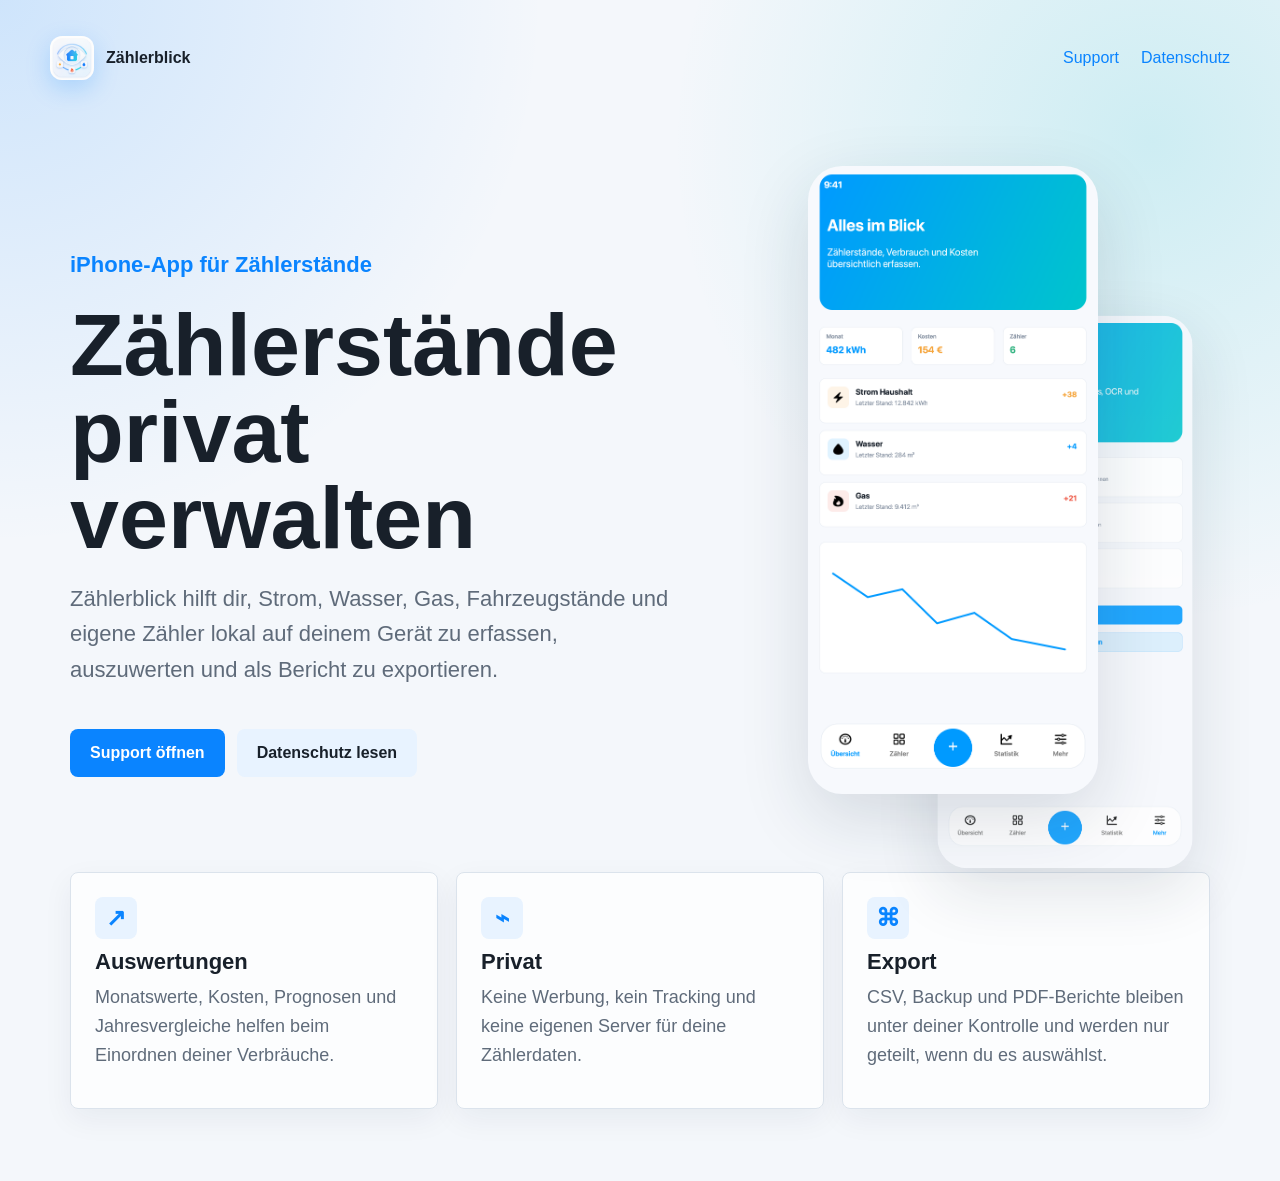
==== index.html @ 8e630b6d "Add Zaehlerblick website" ====
<!doctype html>
<html lang="de">
<head>
    <meta charset="utf-8">
    <meta name="viewport" content="width=device-width, initial-scale=1">
    <title>Zählerblick</title>
    <meta name="description" content="Support und Datenschutz für Zählerblick.">
    <link rel="icon" href="assets/app-icon.png">
    <link rel="stylesheet" href="styles.css">
</head>
<body>
    <header class="site-header">
        <a class="brand" href="index.html" aria-label="Zählerblick Startseite">
            <img src="assets/app-icon.png" alt="">
            <span>Zählerblick</span>
        </a>
        <nav>
            <a href="support.html">Support</a>
            <a href="datenschutz.html">Datenschutz</a>
        </nav>
    </header>

    <main class="page">
        <section class="hero split">
            <div class="hero-copy">
                <p class="eyebrow">iPhone-App für Zählerstände</p>
                <h1>Zählerstände privat verwalten</h1>
                <p>
                    Zählerblick hilft dir, Strom, Wasser, Gas, Fahrzeugstände und eigene Zähler lokal auf deinem Gerät zu erfassen, auszuwerten und als Bericht zu exportieren.
                </p>
                <div class="actions">
                    <a class="button primary" href="support.html">Support öffnen</a>
                    <a class="button secondary" href="datenschutz.html">Datenschutz lesen</a>
                </div>
            </div>
            <div class="phone-stack" aria-label="App-Screenshots">
                <img class="phone-shot main-shot" src="assets/screenshot-overview.png" alt="Zählerblick Übersicht mit Zählerständen und Verbrauchswerten">
                <img class="phone-shot side-shot" src="assets/screenshot-pro.png" alt="Zählerblick Pro Ansicht">
            </div>
        </section>

        <section class="feature-grid" aria-label="Funktionen">
            <div class="feature">
                <span class="feature-icon">↗</span>
                <h2>Auswertungen</h2>
                <p>Monatswerte, Kosten, Prognosen und Jahresvergleiche helfen beim Einordnen deiner Verbräuche.</p>
            </div>
            <div class="feature">
                <span class="feature-icon">⌁</span>
                <h2>Privat</h2>
                <p>Keine Werbung, kein Tracking und keine eigenen Server für deine Zählerdaten.</p>
            </div>
            <div class="feature">
                <span class="feature-icon">⌘</span>
                <h2>Export</h2>
                <p>CSV, Backup und PDF-Berichte bleiben unter deiner Kontrolle und werden nur geteilt, wenn du es auswählst.</p>
            </div>
        </section>
    </main>
</body>
</html>
---- styles.css ----
:root {
    color-scheme: light dark;
    --background: #f4f7fb;
    --surface: #ffffff;
    --text: #18202a;
    --muted: #5f6b7a;
    --line: #dbe3ec;
    --accent: #0a84ff;
    --accent-2: #05b9c8;
    --accent-soft: #e8f3ff;
    --shadow: 0 24px 70px rgba(19, 39, 66, 0.14);
}

@media (prefers-color-scheme: dark) {
    :root {
        --background: #111418;
        --surface: #1a2027;
        --text: #f4f7fb;
        --muted: #a8b2bf;
        --line: #303946;
        --accent: #5eb1ff;
        --accent-2: #42d5df;
        --accent-soft: #182b3d;
        --shadow: 0 24px 70px rgba(0, 0, 0, 0.34);
    }
}

* {
    box-sizing: border-box;
}

body {
    margin: 0;
    font-family: -apple-system, BlinkMacSystemFont, "Segoe UI", sans-serif;
    color: var(--text);
    background:
        radial-gradient(circle at top left, rgba(10, 132, 255, 0.16), transparent 34rem),
        radial-gradient(circle at 90% 12%, rgba(5, 185, 200, 0.16), transparent 30rem),
        var(--background);
    line-height: 1.6;
}

a {
    color: var(--accent);
    text-decoration: none;
}

a:hover {
    text-decoration: underline;
}

.page {
    width: min(1180px, 100%);
    margin: 0 auto;
    padding: 28px 20px 72px;
}

.page.narrow {
    width: min(820px, 100%);
}

.site-header {
    width: min(1180px, calc(100% - 40px));
    margin: 24px auto 0;
    display: flex;
    align-items: center;
    justify-content: space-between;
    gap: 20px;
    padding: 12px 0;
}

.site-header nav,
.topnav {
    display: flex;
    align-items: center;
    gap: 22px;
}

.brand {
    display: inline-flex;
    align-items: center;
    gap: 12px;
    color: var(--text);
    font-weight: 850;
}

.brand img {
    width: 44px;
    height: 44px;
    border-radius: 12px;
    box-shadow: 0 8px 24px rgba(10, 132, 255, 0.22);
}

.topnav {
    justify-content: space-between;
    padding: 16px 0 32px;
    font-weight: 700;
}

.hero {
    min-height: calc(100vh - 116px);
    align-items: center;
}

.split {
    display: grid;
    grid-template-columns: minmax(0, 1fr) minmax(320px, 470px);
    gap: 64px;
}

.hero-copy {
    display: grid;
    gap: 20px;
}

.eyebrow {
    margin: 0;
    color: var(--accent);
    font-weight: 800;
    letter-spacing: 0;
}

h1 {
    margin: 0;
    max-width: 760px;
    font-size: clamp(44px, 7vw, 88px);
    line-height: 0.98;
    letter-spacing: 0;
}

h2 {
    margin: 32px 0 8px;
    font-size: 22px;
    line-height: 1.2;
}

p {
    margin: 0 0 14px;
    color: var(--muted);
    font-size: 18px;
}

.hero p {
    max-width: 660px;
    font-size: 22px;
}

ul {
    margin: 8px 0 0;
    padding-left: 22px;
    color: var(--muted);
    font-size: 18px;
}

.actions {
    display: flex;
    flex-wrap: wrap;
    gap: 12px;
    margin-top: 8px;
}

.button {
    display: inline-flex;
    min-height: 48px;
    align-items: center;
    justify-content: center;
    padding: 0 20px;
    border-radius: 8px;
    font-weight: 800;
}

.button.primary {
    color: #ffffff;
    background: var(--accent);
}

.button.secondary {
    color: var(--text);
    background: var(--accent-soft);
}

.phone-stack {
    position: relative;
    min-height: 720px;
}

.phone-shot {
    position: absolute;
    width: 290px;
    border-radius: 34px;
    background: var(--surface);
    box-shadow: var(--shadow);
}

.main-shot {
    right: 112px;
    top: 14px;
    z-index: 2;
}

.side-shot {
    right: 0;
    top: 126px;
    opacity: 0.86;
    transform: scale(0.88);
}

.feature-grid {
    display: grid;
    grid-template-columns: repeat(3, 1fr);
    gap: 18px;
    margin-top: -32px;
}

.feature {
    padding: 24px;
    background: rgba(255, 255, 255, 0.74);
    border: 1px solid var(--line);
    border-radius: 8px;
    box-shadow: 0 10px 30px rgba(19, 39, 66, 0.06);
}

.feature-icon {
    display: inline-grid;
    width: 42px;
    height: 42px;
    place-items: center;
    margin-bottom: 10px;
    color: var(--accent);
    background: var(--accent-soft);
    border-radius: 8px;
    font-size: 24px;
    font-weight: 900;
}

.feature h2 {
    margin-top: 0;
}

.content {
    padding: 32px;
    background: var(--surface);
    border: 1px solid var(--line);
    border-radius: 8px;
    box-shadow: 0 16px 44px rgba(19, 39, 66, 0.08);
}

.support-box {
    margin: 24px 0;
    padding: 20px;
    background: linear-gradient(135deg, var(--accent-soft), rgba(5, 185, 200, 0.12));
    border-radius: 8px;
}

.support-box h2 {
    margin-top: 0;
}

.inline-shot {
    display: block;
    width: min(310px, 100%);
    margin: 28px auto;
    border-radius: 28px;
    box-shadow: var(--shadow);
}

@media (max-width: 900px) {
    .split {
        grid-template-columns: 1fr;
        gap: 28px;
    }

    .phone-stack {
        min-height: 520px;
    }

    .phone-shot {
        width: 230px;
    }

    .main-shot {
        left: 8%;
        right: auto;
    }

    .side-shot {
        right: 8%;
    }

    .feature-grid {
        grid-template-columns: 1fr;
        margin-top: 24px;
    }
}

@media (max-width: 560px) {
    .site-header {
        width: calc(100% - 32px);
    }

    .site-header nav {
        gap: 12px;
        font-size: 14px;
    }

    .page {
        padding: 24px 16px 48px;
    }

    .content {
        padding: 24px 18px;
    }

    p,
    ul {
        font-size: 16px;
    }

    .hero p {
        font-size: 18px;
    }

    .phone-stack {
        min-height: 440px;
    }

    .phone-shot {
        width: 190px;
        border-radius: 24px;
    }

    .main-shot {
        left: 0;
    }

    .side-shot {
        right: 0;
        top: 84px;
    }
}
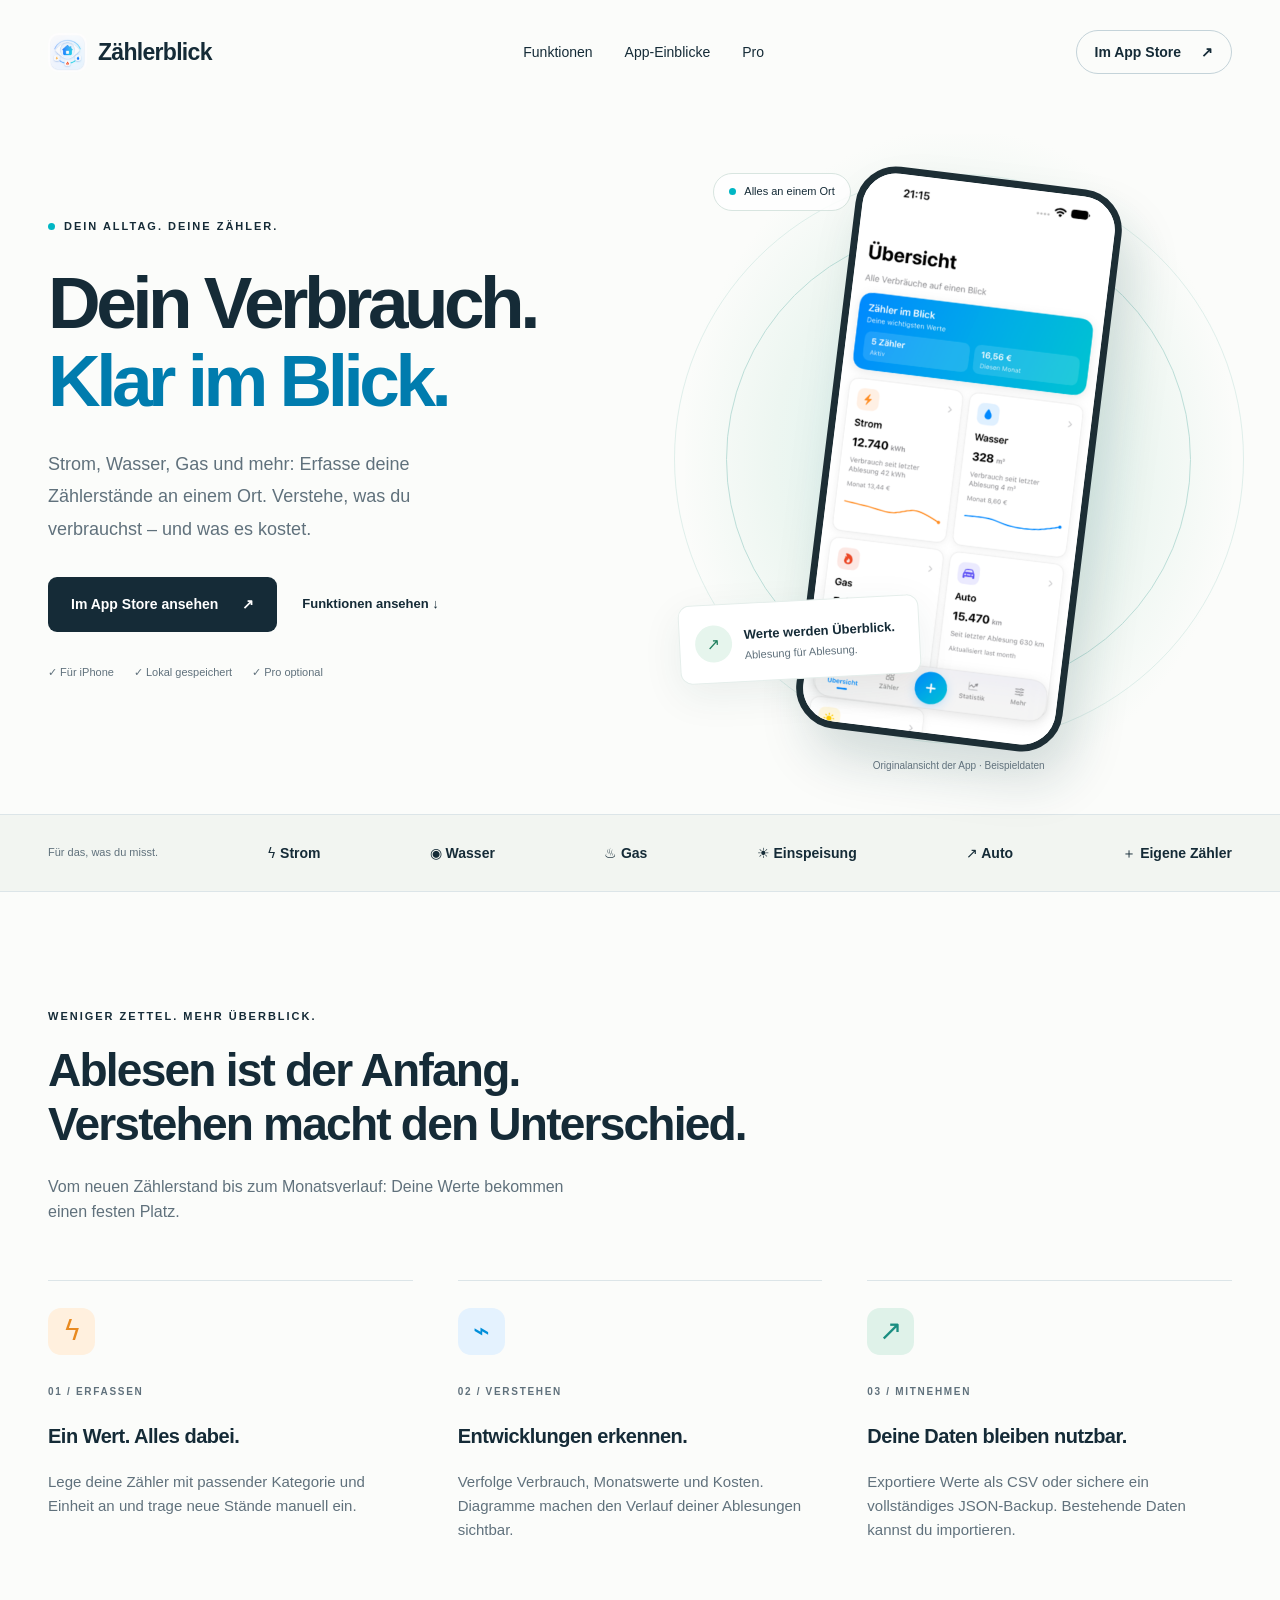
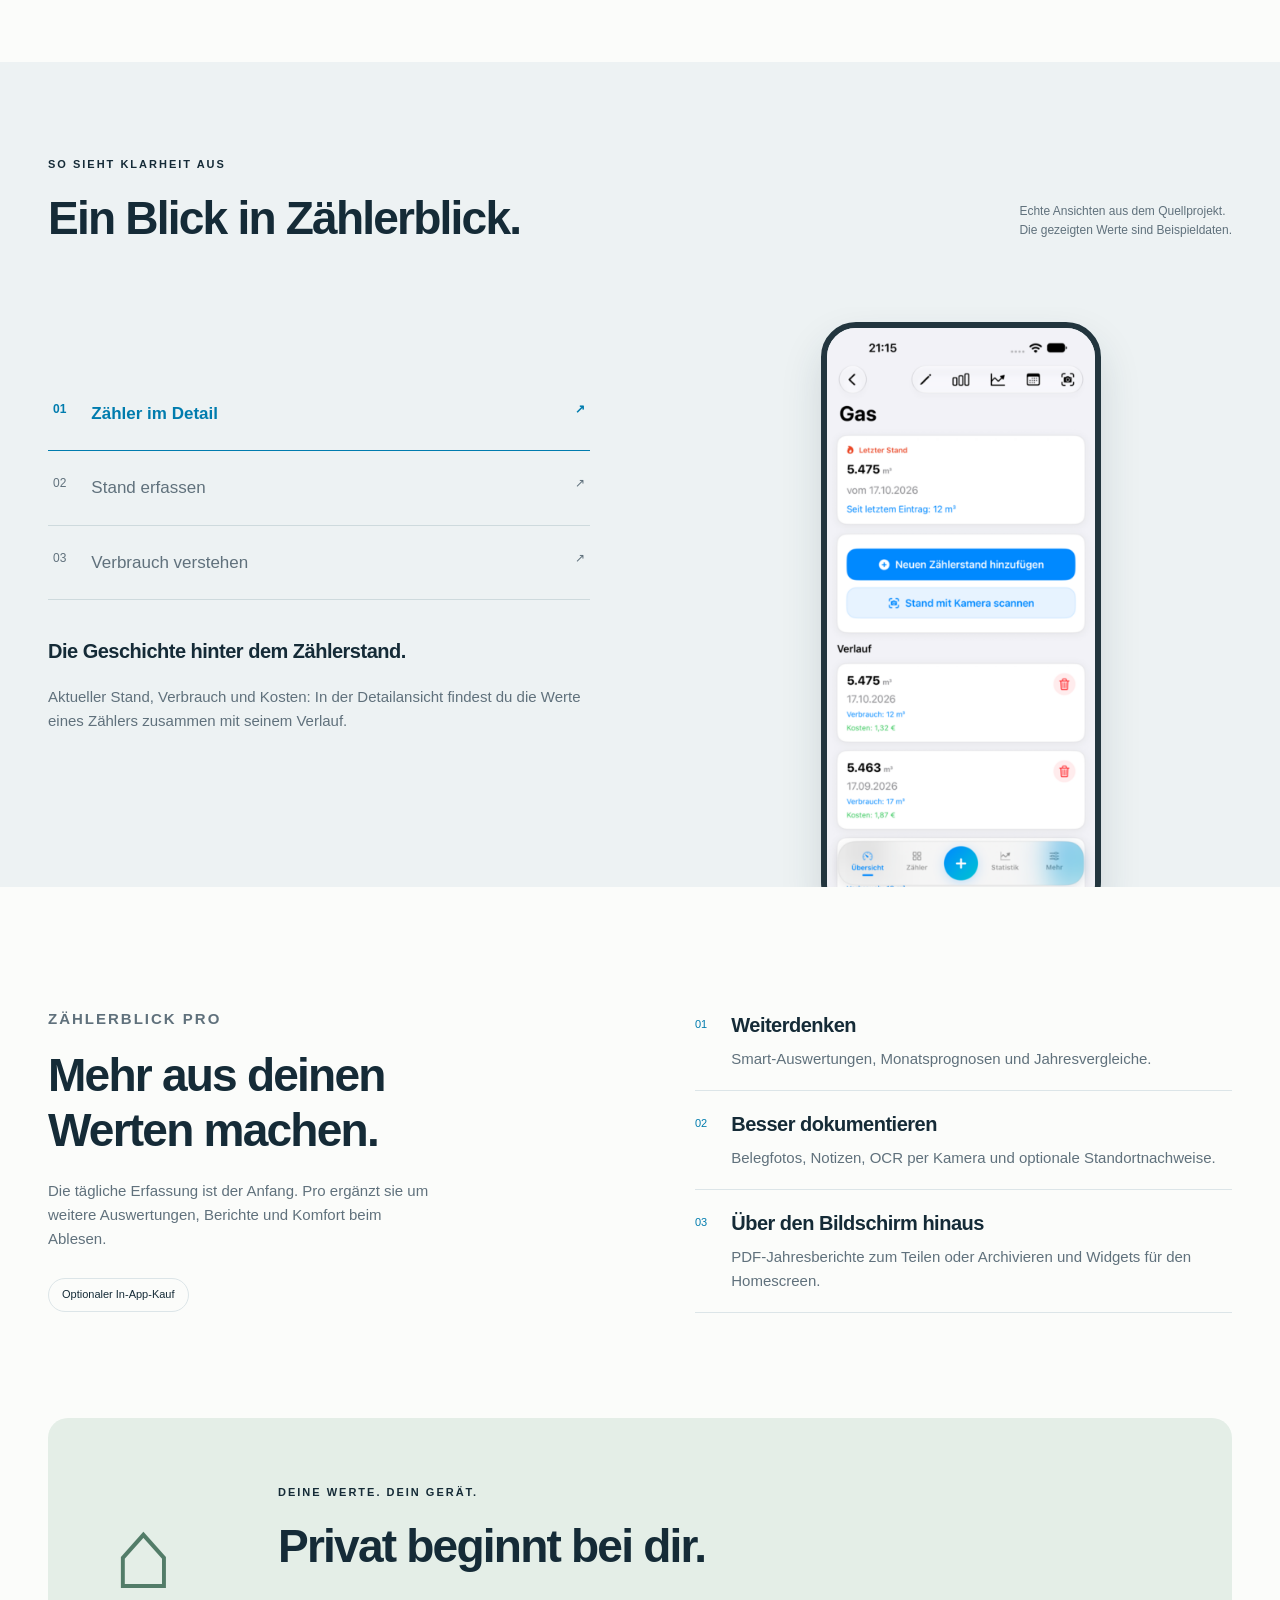
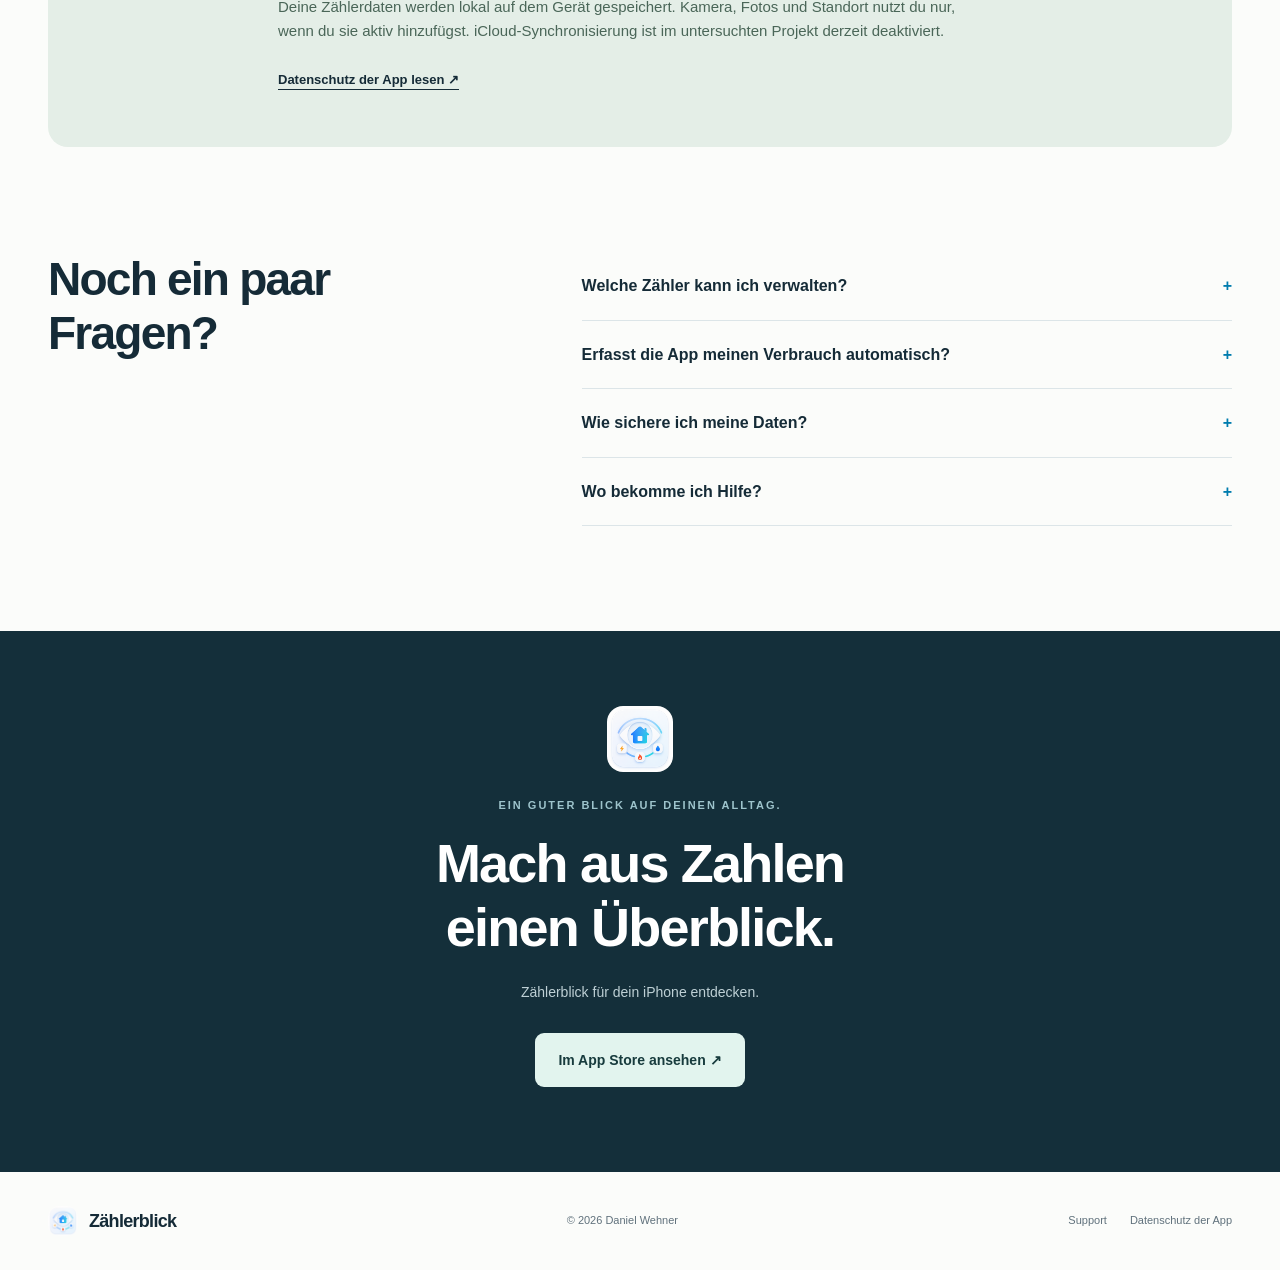
==== commit 5204d54e: "Publish redesigned Zählerblick website with App Store links" ====
--- a/index.html
+++ b/index.html
@@ -1,61 +1,11 @@
-<!doctype html>
-<html lang="de">
-<head>
-    <meta charset="utf-8">
-    <meta name="viewport" content="width=device-width, initial-scale=1">
-    <title>Zählerblick</title>
-    <meta name="description" content="Support und Datenschutz für Zählerblick.">
-    <link rel="icon" href="assets/app-icon.png">
-    <link rel="stylesheet" href="styles.css">
-</head>
-<body>
-    <header class="site-header">
-        <a class="brand" href="index.html" aria-label="Zählerblick Startseite">
-            <img src="assets/app-icon.png" alt="">
-            <span>Zählerblick</span>
-        </a>
-        <nav>
-            <a href="support.html">Support</a>
-            <a href="datenschutz.html">Datenschutz</a>
-        </nav>
-    </header>
-
-    <main class="page">
-        <section class="hero split">
-            <div class="hero-copy">
-                <p class="eyebrow">iPhone-App für Zählerstände</p>
-                <h1>Zählerstände privat verwalten</h1>
-                <p>
-                    Zählerblick hilft dir, Strom, Wasser, Gas, Fahrzeugstände und eigene Zähler lokal auf deinem Gerät zu erfassen, auszuwerten und als Bericht zu exportieren.
-                </p>
-                <div class="actions">
-                    <a class="button primary" href="support.html">Support öffnen</a>
-                    <a class="button secondary" href="datenschutz.html">Datenschutz lesen</a>
-                </div>
-            </div>
-            <div class="phone-stack" aria-label="App-Screenshots">
-                <img class="phone-shot main-shot" src="assets/screenshot-overview.png" alt="Zählerblick Übersicht mit Zählerständen und Verbrauchswerten">
-                <img class="phone-shot side-shot" src="assets/screenshot-pro.png" alt="Zählerblick Pro Ansicht">
-            </div>
-        </section>
-
-        <section class="feature-grid" aria-label="Funktionen">
-            <div class="feature">
-                <span class="feature-icon">↗</span>
-                <h2>Auswertungen</h2>
-                <p>Monatswerte, Kosten, Prognosen und Jahresvergleiche helfen beim Einordnen deiner Verbräuche.</p>
-            </div>
-            <div class="feature">
-                <span class="feature-icon">⌁</span>
-                <h2>Privat</h2>
-                <p>Keine Werbung, kein Tracking und keine eigenen Server für deine Zählerdaten.</p>
-            </div>
-            <div class="feature">
-                <span class="feature-icon">⌘</span>
-                <h2>Export</h2>
-                <p>CSV, Backup und PDF-Berichte bleiben unter deiner Kontrolle und werden nur geteilt, wenn du es auswählst.</p>
-            </div>
-        </section>
-    </main>
-</body>
-</html>
+<!doctype html><html lang="de"><head><meta charset="utf-8"><meta name="viewport" content="width=device-width,initial-scale=1"><title>Zählerblick – Dein Verbrauch. Klar im Blick.</title><meta name="description" content="Zählerstände erfassen, Verbrauch verstehen und Kosten im Blick behalten. Entdecke Zählerblick für iPhone mit echten Einblicken in die App."><link rel="icon" href="assets/icon.png"><link rel="stylesheet" href="styles.css"><script src="script.js" defer></script></head><body>
+<a class="skip" href="#inhalt">Zum Inhalt</a><header class="header wrap"><a class="brand" href="#"><img src="assets/icon.png" alt="">Zählerblick</a><nav aria-label="Hauptnavigation"><a href="#funktionen">Funktionen</a><a href="#einblicke">App-Einblicke</a><a href="#pro">Pro</a></nav><a class="nav-cta" href="https://apps.apple.com/de/app/z%C3%A4hlerblick/id6796361270">Im App Store <span>↗</span></a></header>
+<main id="inhalt"><section class="hero wrap"><div class="hero-copy"><p class="eyebrow"><span class="dot"></span> DEIN ALLTAG. DEINE ZÄHLER.</p><h1>Dein Verbrauch.<br><span>Klar im Blick.</span></h1><p class="lead">Strom, Wasser, Gas und mehr: Erfasse deine Zählerstände an einem Ort. Verstehe, was du verbrauchst – und was es kostet.</p><div class="actions"><a class="button" href="https://apps.apple.com/de/app/z%C3%A4hlerblick/id6796361270">Im App Store ansehen <span>↗</span></a><a class="quiet" href="#funktionen">Funktionen ansehen ↓</a></div><div class="hero-notes"><span>✓ Für iPhone</span><span>✓ Lokal gespeichert</span><span>✓ Pro optional</span></div></div><div class="visual"><div class="orbit orbit-one"></div><div class="orbit orbit-two"></div><span class="visual-tag"><span class="dot"></span> Alles an einem Ort</span><div class="phone"><img src="assets/overview.png" alt="Original-Screenshot: Zählerblick Übersicht mit Strom, Wasser, Gas und Auto" fetchpriority="high"></div><div class="float-label"><span class="mini-icon">↗</span><div><strong>Werte werden Überblick.</strong><small>Ablesung für Ablesung.</small></div></div><span class="shot-note">Originalansicht der App · Beispieldaten</span></div></section>
+<section class="meter-band" aria-label="Unterstützte Zählertypen"><div class="wrap meter-types"><span>Für das, was du misst.</span><b>ϟ Strom</b><b>◉ Wasser</b><b>♨ Gas</b><b>☀ Einspeisung</b><b>↗ Auto</b><b>＋ Eigene Zähler</b></div></section>
+<section class="section wrap" id="funktionen"><div class="section-head"><p class="eyebrow">WENIGER ZETTEL. MEHR ÜBERBLICK.</p><h2>Ablesen ist der Anfang.<br>Verstehen macht den Unterschied.</h2><p>Vom neuen Zählerstand bis zum Monatsverlauf: Deine Werte bekommen einen festen Platz.</p></div><div class="features"><article><span class="feature-symbol orange">ϟ</span><span class="num">01 / ERFASSEN</span><h3>Ein Wert. Alles dabei.</h3><p>Lege deine Zähler mit passender Kategorie und Einheit an und trage neue Stände manuell ein.</p></article><article><span class="feature-symbol blue">⌁</span><span class="num">02 / VERSTEHEN</span><h3>Entwicklungen erkennen.</h3><p>Verfolge Verbrauch, Monatswerte und Kosten. Diagramme machen den Verlauf deiner Ablesungen sichtbar.</p></article><article><span class="feature-symbol teal">↗</span><span class="num">03 / MITNEHMEN</span><h3>Deine Daten bleiben nutzbar.</h3><p>Exportiere Werte als CSV oder sichere ein vollständiges JSON-Backup. Bestehende Daten kannst du importieren.</p></article></div></section>
+<section class="showcase" id="einblicke"><div class="wrap"><div class="showcase-heading"><div><p class="eyebrow">SO SIEHT KLARHEIT AUS</p><h2>Ein Blick in Zählerblick.</h2></div><p>Echte Ansichten aus dem Quellprojekt.<br>Die gezeigten Werte sind Beispieldaten.</p></div><div class="app-tour"><div class="tour-copy"><div class="tour-tabs" role="tablist" aria-label="App-Ansichten"><button role="tab" id="tab-detail" aria-controls="tour-panel" aria-selected="true" data-screen="detail">01 <span>Zähler im Detail</span> ↗</button><button role="tab" id="tab-entry" aria-controls="tour-panel" aria-selected="false" tabindex="-1" data-screen="entry">02 <span>Stand erfassen</span> ↗</button><button role="tab" id="tab-statistics" aria-controls="tour-panel" aria-selected="false" tabindex="-1" data-screen="statistics">03 <span>Verbrauch verstehen</span> ↗</button></div><div id="tour-panel" role="tabpanel" aria-labelledby="tab-detail" tabindex="0"><h3 id="tour-title">Die Geschichte hinter dem Zählerstand.</h3><p id="tour-description">Aktueller Stand, Verbrauch und Kosten: In der Detailansicht findest du die Werte eines Zählers zusammen mit seinem Verlauf.</p></div></div><div class="tour-image"><img id="tour-shot" src="assets/detail.png" alt="Original-Screenshot der Gaszähler-Detailansicht" loading="lazy"></div></div></div></section>
+<section class="section wrap pro" id="pro"><div><p class="eyebrow">ZÄHLERBLICK PRO</p><h2>Mehr aus deinen<br>Werten machen.</h2><p>Die tägliche Erfassung ist der Anfang. Pro ergänzt sie um weitere Auswertungen, Berichte und Komfort beim Ablesen.</p><span class="pill">Optionaler In-App-Kauf</span></div><div class="pro-list"><article><span>01</span><div><h3>Weiterdenken</h3><p>Smart-Auswertungen, Monatsprognosen und Jahresvergleiche.</p></div></article><article><span>02</span><div><h3>Besser dokumentieren</h3><p>Belegfotos, Notizen, OCR per Kamera und optionale Standortnachweise.</p></div></article><article><span>03</span><div><h3>Über den Bildschirm hinaus</h3><p>PDF-Jahresberichte zum Teilen oder Archivieren und Widgets für den Homescreen.</p></div></article></div></section>
+<section class="privacy wrap"><div class="privacy-mark">⌂</div><div><p class="eyebrow">DEINE WERTE. DEIN GERÄT.</p><h2>Privat beginnt bei dir.</h2><p>Deine Zählerdaten werden lokal auf dem Gerät gespeichert. Kamera, Fotos und Standort nutzt du nur, wenn du sie aktiv hinzufügst. iCloud-Synchronisierung ist im untersuchten Projekt derzeit deaktiviert.</p><a href="datenschutz.html" class="text-link">Datenschutz der App lesen ↗</a></div></section>
+<section class="section wrap faq"><h2>Noch ein paar<br>Fragen?</h2><div><details><summary>Welche Zähler kann ich verwalten?</summary><p>Strom, Wasser, Gas, Einspeisung, Fahrzeugstände und eigene Kategorien mit individueller Einheit.</p></details><details><summary>Erfasst die App meinen Verbrauch automatisch?</summary><p>Du erfasst Zählerstände selbst. Mit Pro steht zusätzlich eine Kamera-OCR zur Zahlenerkennung zur Verfügung. Erkannte Werte solltest du vor dem Speichern prüfen.</p></details><details><summary>Wie sichere ich meine Daten?</summary><p>Über den Export kannst du ein vollständiges JSON-Backup erstellen und später wieder importieren. CSV steht für die Weiterverarbeitung deiner Werte bereit.</p></details><details><summary>Wo bekomme ich Hilfe?</summary><p>Schreibe an <a href="mailto:hej@dee-wayner.com">hej@dee-wayner.com</a>. Weitere Hinweise findest du auf der <a href="support.html">Supportseite</a>.</p></details></div></section>
+<section class="closing" id="entdecken"><div class="wrap"><img src="assets/icon.png" alt="" loading="lazy"><p class="eyebrow">EIN GUTER BLICK AUF DEINEN ALLTAG.</p><h2>Mach aus Zahlen<br>einen Überblick.</h2><p>Zählerblick für dein iPhone entdecken.</p><a class="button" href="https://apps.apple.com/de/app/z%C3%A4hlerblick/id6796361270">Im App Store ansehen ↗</a></div></section></main>
+<footer class="wrap"><a class="brand" href="#"><img src="assets/icon.png" alt="">Zählerblick</a><span>© 2026 Daniel Wehner</span><div><a href="support.html">Support</a><a href="datenschutz.html">Datenschutz der App</a></div></footer></body></html>
--- a/styles.css
+++ b/styles.css
@@ -1,340 +1,7 @@
-:root {
-    color-scheme: light dark;
-    --background: #f4f7fb;
-    --surface: #ffffff;
-    --text: #18202a;
-    --muted: #5f6b7a;
-    --line: #dbe3ec;
-    --accent: #0a84ff;
-    --accent-2: #05b9c8;
-    --accent-soft: #e8f3ff;
-    --shadow: 0 24px 70px rgba(19, 39, 66, 0.14);
-}
+:root{--ink:#152b37;--muted:#60717c;--blue:#007cae;--cyan:#00b6c4;--line:#dce5e8;--paper:#fbfcfa}*{box-sizing:border-box}html{scroll-behavior:smooth;scroll-padding-top:30px}body{margin:0;color:var(--ink);background:var(--paper);font-family:-apple-system,BlinkMacSystemFont,"Segoe UI",sans-serif;line-height:1.6}a{color:inherit;text-decoration:none}button{font:inherit}img{max-width:100%;display:block}.wrap{width:min(1200px,calc(100% - 96px));margin:auto}.header{height:104px;display:flex;align-items:center;justify-content:space-between;gap:20px}.brand{display:flex;align-items:center;gap:11px;font-size:23px;font-weight:750;letter-spacing:-.7px}.brand img{width:39px;border-radius:10px}nav{display:flex;gap:32px;font-size:14px}nav a:hover,footer a:hover{color:var(--blue)}.nav-cta{border:1px solid #c4d3d9;padding:10px 18px;border-radius:30px;font-size:14px;font-weight:650}.nav-cta span{margin-left:16px}.hero{display:grid;grid-template-columns:1.1fr 1fr;min-height:710px;align-items:center;gap:36px}.hero-copy{padding:25px 0 55px}.eyebrow{font-size:11px;font-weight:750;letter-spacing:2px;display:flex;gap:9px;align-items:center}.dot{width:7px;height:7px;border-radius:50%;background:var(--cyan);display:inline-block}h1{font-size:clamp(52px,5.7vw,79px);line-height:1.06;letter-spacing:-4.5px;margin:29px 0}h1 span{color:var(--blue)}.lead{font-size:18px;max-width:460px;color:var(--muted);line-height:1.8}.actions{display:flex;gap:25px;align-items:center;margin:32px 0}.button{display:inline-flex;align-items:center;gap:24px;background:var(--ink);color:white;padding:16px 23px;border-radius:9px;font-size:14px;font-weight:600;transition:transform .2s,background .2s}.button:hover{transform:translateY(-2px);background:var(--blue)}.quiet{font-size:13px;font-weight:650}.hero-notes{display:flex;gap:20px;font-size:11px;color:var(--muted);margin-top:32px}.visual{position:relative;height:650px;display:flex;align-items:center;justify-content:center;background:radial-gradient(ellipse,#d4f0ed 0%,#edf6f1 48%,transparent 72%)}.orbit{position:absolute;border:1px solid #bcded8;border-radius:50%;width:465px;height:465px}.orbit-two{width:570px;height:570px;opacity:.45}.phone{width:268px;background:#fff;border:7px solid #1d2e35;border-radius:41px;overflow:hidden;transform:rotate(7deg);box-shadow:15px 30px 50px #173b4226;position:relative}.phone img{width:100%}.visual-tag{position:absolute;top:39px;left:28px;border:1px solid #d8e5e0;background:#ffffffd9;padding:9px 15px;border-radius:30px;font-size:11px;display:flex;align-items:center;gap:8px}.float-label{position:absolute;bottom:105px;left:-6px;background:#fff;padding:17px 24px 17px 15px;display:flex;align-items:center;gap:12px;box-shadow:0 12px 40px #1a404013;border:1px solid #e5eeeb;border-radius:12px;transform:rotate(-3deg)}.float-label strong{font-size:13px}.float-label small{display:block;font-size:11px;color:var(--muted)}.mini-icon{background:#e6f5ed;border-radius:50%;width:37px;height:37px;display:grid;place-items:center;color:#21805f}.shot-note{position:absolute;bottom:10px;font-size:10px;color:var(--muted)}.meter-band{border-top:1px solid var(--line);border-bottom:1px solid var(--line);background:#f2f5f1}.meter-types{display:flex;justify-content:space-between;gap:20px;padding:27px 0;align-items:center;font-size:14px}.meter-types>span{font-size:11px;color:var(--muted)}.meter-types b{font-weight:550}.section{padding:105px 0}h2{font-size:clamp(32px,3.6vw,47px);line-height:1.18;letter-spacing:-1.8px;margin:17px 0 22px}.section-head>p:last-child{color:var(--muted);max-width:530px;font-size:16px}.features{display:grid;grid-template-columns:repeat(3,1fr);gap:45px;margin-top:55px}.features article{border-top:1px solid var(--line);padding-top:27px}.feature-symbol{width:47px;height:47px;border-radius:13px;display:grid;place-items:center;font-size:28px;margin-bottom:22px}.orange{color:#e88a21;background:#fff0de}.blue{color:#008fda;background:#e4f2fe}.teal{color:#1a8e81;background:#dff2e9}.num{font-size:10px;letter-spacing:1.7px;color:var(--muted);font-weight:700}h3{font-size:20px;letter-spacing:-.5px;line-height:1.4}.features p,.pro p,.tour-copy p{font-size:15px;color:var(--muted)}.showcase{background:#edf2f3;padding:83px 0 0;overflow:hidden}.showcase-heading{display:flex;justify-content:space-between;align-items:end}.showcase-heading>p{color:var(--muted);font-size:12px;padding-bottom:15px}.app-tour{display:grid;grid-template-columns:1fr 1fr;gap:100px;margin-top:40px;align-items:center}.tour-copy{padding-bottom:70px}.tour-tabs{margin-bottom:37px}.tour-tabs button{display:flex;width:100%;text-align:left;gap:25px;padding:23px 5px;background:none;border:0;border-bottom:1px solid #cedadd;cursor:pointer;color:var(--muted);font-size:12px}.tour-tabs button span{flex:1;font-size:17px}.tour-tabs button[aria-selected=true]{color:var(--blue);border-color:var(--blue);font-weight:700}.tour-image{height:580px;overflow:hidden;text-align:center}.tour-image img{width:280px;margin:15px auto 0;border:6px solid #22353e;border-radius:35px;box-shadow:0 20px 40px #1c3a4325}.pro{display:grid;grid-template-columns:1fr 1fr;gap:110px}.pro>div>p:not(.eyebrow){max-width:395px}.pill{display:inline-block;border:1px solid var(--line);border-radius:30px;padding:7px 13px;font-size:11px;margin-top:12px}.pro-list article{display:flex;gap:24px;padding:19px 0;border-bottom:1px solid var(--line)}.pro-list article>span{font-size:11px;color:var(--blue);padding-top:5px}.pro-list h3{margin:0 0 8px}.pro-list p{margin:0}.privacy{background:#e4eee7;padding:55px 65px;border-radius:20px;display:grid;grid-template-columns:130px 1fr;gap:35px}.privacy-mark{font-size:100px;line-height:1.6;color:#527c68}.privacy p:not(.eyebrow){max-width:710px;color:#4a6658;font-size:15px}.text-link{font-size:13px;font-weight:650;display:inline-block;margin-top:12px;text-decoration:underline;text-underline-offset:5px}.faq{display:grid;grid-template-columns:1fr 1.5fr;gap:100px}.faq h2{margin-top:0}details{border-bottom:1px solid var(--line);padding:21px 0}summary{cursor:pointer;font-size:16px;font-weight:600;list-style:none;display:flex;justify-content:space-between;gap:20px}summary::after{content:'+';color:var(--blue)}details[open] summary::after{content:'−'}details p{color:var(--muted);font-size:14px;max-width:560px}details a{text-decoration:underline}.closing{background:#142f3a;color:white;text-align:center;padding:75px 0 85px}.closing img{width:66px;border-radius:16px;margin:0 auto 25px}.closing .eyebrow{justify-content:center;color:#9ec4cc}.closing h2{font-size:54px}.closing p:not(.eyebrow){color:#bed0d5;font-size:14px}.closing .button{background:#e2f4ee;color:#173b3d;margin-top:15px}footer{display:flex;align-items:center;justify-content:space-between;padding:34px 0;gap:25px}footer .brand{font-size:18px}footer .brand img{width:30px}footer>span,footer>div{font-size:11px;color:var(--muted)}footer>div{display:flex;gap:23px}.skip{position:absolute;top:-100px}.skip:focus{top:10px;left:10px;background:white;padding:10px;z-index:10}:focus-visible{outline:3px solid #16a2cf;outline-offset:5px}.legal{max-width:800px;padding:55px 0 100px}.legal h1{font-size:48px;letter-spacing:-2px}.legal h2{font-size:24px;letter-spacing:-.5px}.legal p,.legal li{color:var(--muted)}
+@media(max-width:1000px){.wrap{width:calc(100% - 48px)}.hero{gap:0}.actions{align-items:start;flex-direction:column;gap:16px}h1{letter-spacing:-3px}.visual{transform:scale(.9);transform-origin:center}.orbit-two{width:440px;height:440px}.orbit-one{width:360px;height:360px}.hero-notes{gap:12px;flex-wrap:wrap}.meter-types{flex-wrap:wrap;justify-content:center}.features{gap:25px}.app-tour,.pro,.faq{gap:50px}.privacy{padding:40px}.hero{min-height:690px}.float-label{left:-25px}}
+@media(max-width:700px){.wrap{width:calc(100% - 40px)}.header{height:82px}.brand{font-size:20px}.brand img{width:33px}.header nav{display:none}.nav-cta{font-size:11px;padding:8px 12px}.nav-cta span{margin-left:5px}.hero{grid-template-columns:1fr;text-align:center;gap:0}.hero-copy{padding:38px 0 0}.hero .eyebrow{justify-content:center}h1{font-size:57px;letter-spacing:-3.5px}.lead{font-size:16px;margin:auto}.actions{align-items:center;margin-bottom:20px}.hero-notes{justify-content:center;margin-top:25px}.visual{height:610px;transform:scale(.9);margin-top:-5px}.float-label{left:0;bottom:75px}.visual-tag{left:0;top:30px}.shot-note{bottom:-4px}.meter-types{gap:15px 25px;font-size:12px;padding:25px 0}.meter-types>span{width:100%;text-align:center}.section{padding:70px 0}h2{font-size:34px;letter-spacing:-1.4px}.features{grid-template-columns:1fr;gap:28px;margin-top:35px}.features article{position:relative;padding-left:65px}.feature-symbol{position:absolute;left:0;width:42px;height:42px}.features h3{margin:10px 0}.features p{margin-bottom:0}.showcase{padding-top:55px}.showcase-heading{display:block}.showcase-heading>p{font-size:12px}.app-tour{grid-template-columns:1fr;gap:0;margin-top:10px}.tour-copy{padding-bottom:20px}.tour-tabs button{padding:19px 2px}.tour-copy h3{font-size:22px}.tour-image{height:470px}.tour-image img{width:255px}.pro{grid-template-columns:1fr;gap:30px}.privacy{grid-template-columns:1fr;padding:30px;gap:0}.privacy-mark{font-size:50px;line-height:1}.faq{grid-template-columns:1fr;gap:5px}.faq h2 br{display:none}.closing{padding:60px 0}.closing h2{font-size:43px}footer{flex-wrap:wrap}footer>div{width:100%;justify-content:space-between}.legal h1{font-size:36px}.legal{padding-top:25px}}
+@media(prefers-reduced-motion:reduce){html{scroll-behavior:auto}*{transition:none!important}}
 
-@media (prefers-color-scheme: dark) {
-    :root {
-        --background: #111418;
-        --surface: #1a2027;
-        --text: #f4f7fb;
-        --muted: #a8b2bf;
-        --line: #303946;
-        --accent: #5eb1ff;
-        --accent-2: #42d5df;
-        --accent-soft: #182b3d;
-        --shadow: 0 24px 70px rgba(0, 0, 0, 0.34);
-    }
-}
-
-* {
-    box-sizing: border-box;
-}
-
-body {
-    margin: 0;
-    font-family: -apple-system, BlinkMacSystemFont, "Segoe UI", sans-serif;
-    color: var(--text);
-    background:
-        radial-gradient(circle at top left, rgba(10, 132, 255, 0.16), transparent 34rem),
-        radial-gradient(circle at 90% 12%, rgba(5, 185, 200, 0.16), transparent 30rem),
-        var(--background);
-    line-height: 1.6;
-}
-
-a {
-    color: var(--accent);
-    text-decoration: none;
-}
-
-a:hover {
-    text-decoration: underline;
-}
-
-.page {
-    width: min(1180px, 100%);
-    margin: 0 auto;
-    padding: 28px 20px 72px;
-}
-
-.page.narrow {
-    width: min(820px, 100%);
-}
-
-.site-header {
-    width: min(1180px, calc(100% - 40px));
-    margin: 24px auto 0;
-    display: flex;
-    align-items: center;
-    justify-content: space-between;
-    gap: 20px;
-    padding: 12px 0;
-}
-
-.site-header nav,
-.topnav {
-    display: flex;
-    align-items: center;
-    gap: 22px;
-}
-
-.brand {
-    display: inline-flex;
-    align-items: center;
-    gap: 12px;
-    color: var(--text);
-    font-weight: 850;
-}
-
-.brand img {
-    width: 44px;
-    height: 44px;
-    border-radius: 12px;
-    box-shadow: 0 8px 24px rgba(10, 132, 255, 0.22);
-}
-
-.topnav {
-    justify-content: space-between;
-    padding: 16px 0 32px;
-    font-weight: 700;
-}
-
-.hero {
-    min-height: calc(100vh - 116px);
-    align-items: center;
-}
-
-.split {
-    display: grid;
-    grid-template-columns: minmax(0, 1fr) minmax(320px, 470px);
-    gap: 64px;
-}
-
-.hero-copy {
-    display: grid;
-    gap: 20px;
-}
-
-.eyebrow {
-    margin: 0;
-    color: var(--accent);
-    font-weight: 800;
-    letter-spacing: 0;
-}
-
-h1 {
-    margin: 0;
-    max-width: 760px;
-    font-size: clamp(44px, 7vw, 88px);
-    line-height: 0.98;
-    letter-spacing: 0;
-}
-
-h2 {
-    margin: 32px 0 8px;
-    font-size: 22px;
-    line-height: 1.2;
-}
-
-p {
-    margin: 0 0 14px;
-    color: var(--muted);
-    font-size: 18px;
-}
-
-.hero p {
-    max-width: 660px;
-    font-size: 22px;
-}
-
-ul {
-    margin: 8px 0 0;
-    padding-left: 22px;
-    color: var(--muted);
-    font-size: 18px;
-}
-
-.actions {
-    display: flex;
-    flex-wrap: wrap;
-    gap: 12px;
-    margin-top: 8px;
-}
-
-.button {
-    display: inline-flex;
-    min-height: 48px;
-    align-items: center;
-    justify-content: center;
-    padding: 0 20px;
-    border-radius: 8px;
-    font-weight: 800;
-}
-
-.button.primary {
-    color: #ffffff;
-    background: var(--accent);
-}
-
-.button.secondary {
-    color: var(--text);
-    background: var(--accent-soft);
-}
-
-.phone-stack {
-    position: relative;
-    min-height: 720px;
-}
-
-.phone-shot {
-    position: absolute;
-    width: 290px;
-    border-radius: 34px;
-    background: var(--surface);
-    box-shadow: var(--shadow);
-}
-
-.main-shot {
-    right: 112px;
-    top: 14px;
-    z-index: 2;
-}
-
-.side-shot {
-    right: 0;
-    top: 126px;
-    opacity: 0.86;
-    transform: scale(0.88);
-}
-
-.feature-grid {
-    display: grid;
-    grid-template-columns: repeat(3, 1fr);
-    gap: 18px;
-    margin-top: -32px;
-}
-
-.feature {
-    padding: 24px;
-    background: rgba(255, 255, 255, 0.74);
-    border: 1px solid var(--line);
-    border-radius: 8px;
-    box-shadow: 0 10px 30px rgba(19, 39, 66, 0.06);
-}
-
-.feature-icon {
-    display: inline-grid;
-    width: 42px;
-    height: 42px;
-    place-items: center;
-    margin-bottom: 10px;
-    color: var(--accent);
-    background: var(--accent-soft);
-    border-radius: 8px;
-    font-size: 24px;
-    font-weight: 900;
-}
-
-.feature h2 {
-    margin-top: 0;
-}
-
-.content {
-    padding: 32px;
-    background: var(--surface);
-    border: 1px solid var(--line);
-    border-radius: 8px;
-    box-shadow: 0 16px 44px rgba(19, 39, 66, 0.08);
-}
-
-.support-box {
-    margin: 24px 0;
-    padding: 20px;
-    background: linear-gradient(135deg, var(--accent-soft), rgba(5, 185, 200, 0.12));
-    border-radius: 8px;
-}
-
-.support-box h2 {
-    margin-top: 0;
-}
-
-.inline-shot {
-    display: block;
-    width: min(310px, 100%);
-    margin: 28px auto;
-    border-radius: 28px;
-    box-shadow: var(--shadow);
-}
-
-@media (max-width: 900px) {
-    .split {
-        grid-template-columns: 1fr;
-        gap: 28px;
-    }
-
-    .phone-stack {
-        min-height: 520px;
-    }
-
-    .phone-shot {
-        width: 230px;
-    }
-
-    .main-shot {
-        left: 8%;
-        right: auto;
-    }
-
-    .side-shot {
-        right: 8%;
-    }
-
-    .feature-grid {
-        grid-template-columns: 1fr;
-        margin-top: 24px;
-    }
-}
-
-@media (max-width: 560px) {
-    .site-header {
-        width: calc(100% - 32px);
-    }
-
-    .site-header nav {
-        gap: 12px;
-        font-size: 14px;
-    }
-
-    .page {
-        padding: 24px 16px 48px;
-    }
-
-    .content {
-        padding: 24px 18px;
-    }
-
-    p,
-    ul {
-        font-size: 16px;
-    }
-
-    .hero p {
-        font-size: 18px;
-    }
-
-    .phone-stack {
-        min-height: 440px;
-    }
-
-    .phone-shot {
-        width: 190px;
-        border-radius: 24px;
-    }
-
-    .main-shot {
-        left: 0;
-    }
-
-    .side-shot {
-        right: 0;
-        top: 84px;
-    }
-}
+.legal .inline-shot{max-width:260px;border-radius:20px;margin:30px 0}.legal .page-title{font-size:42px;line-height:1.2}
+body{overflow-x:clip}
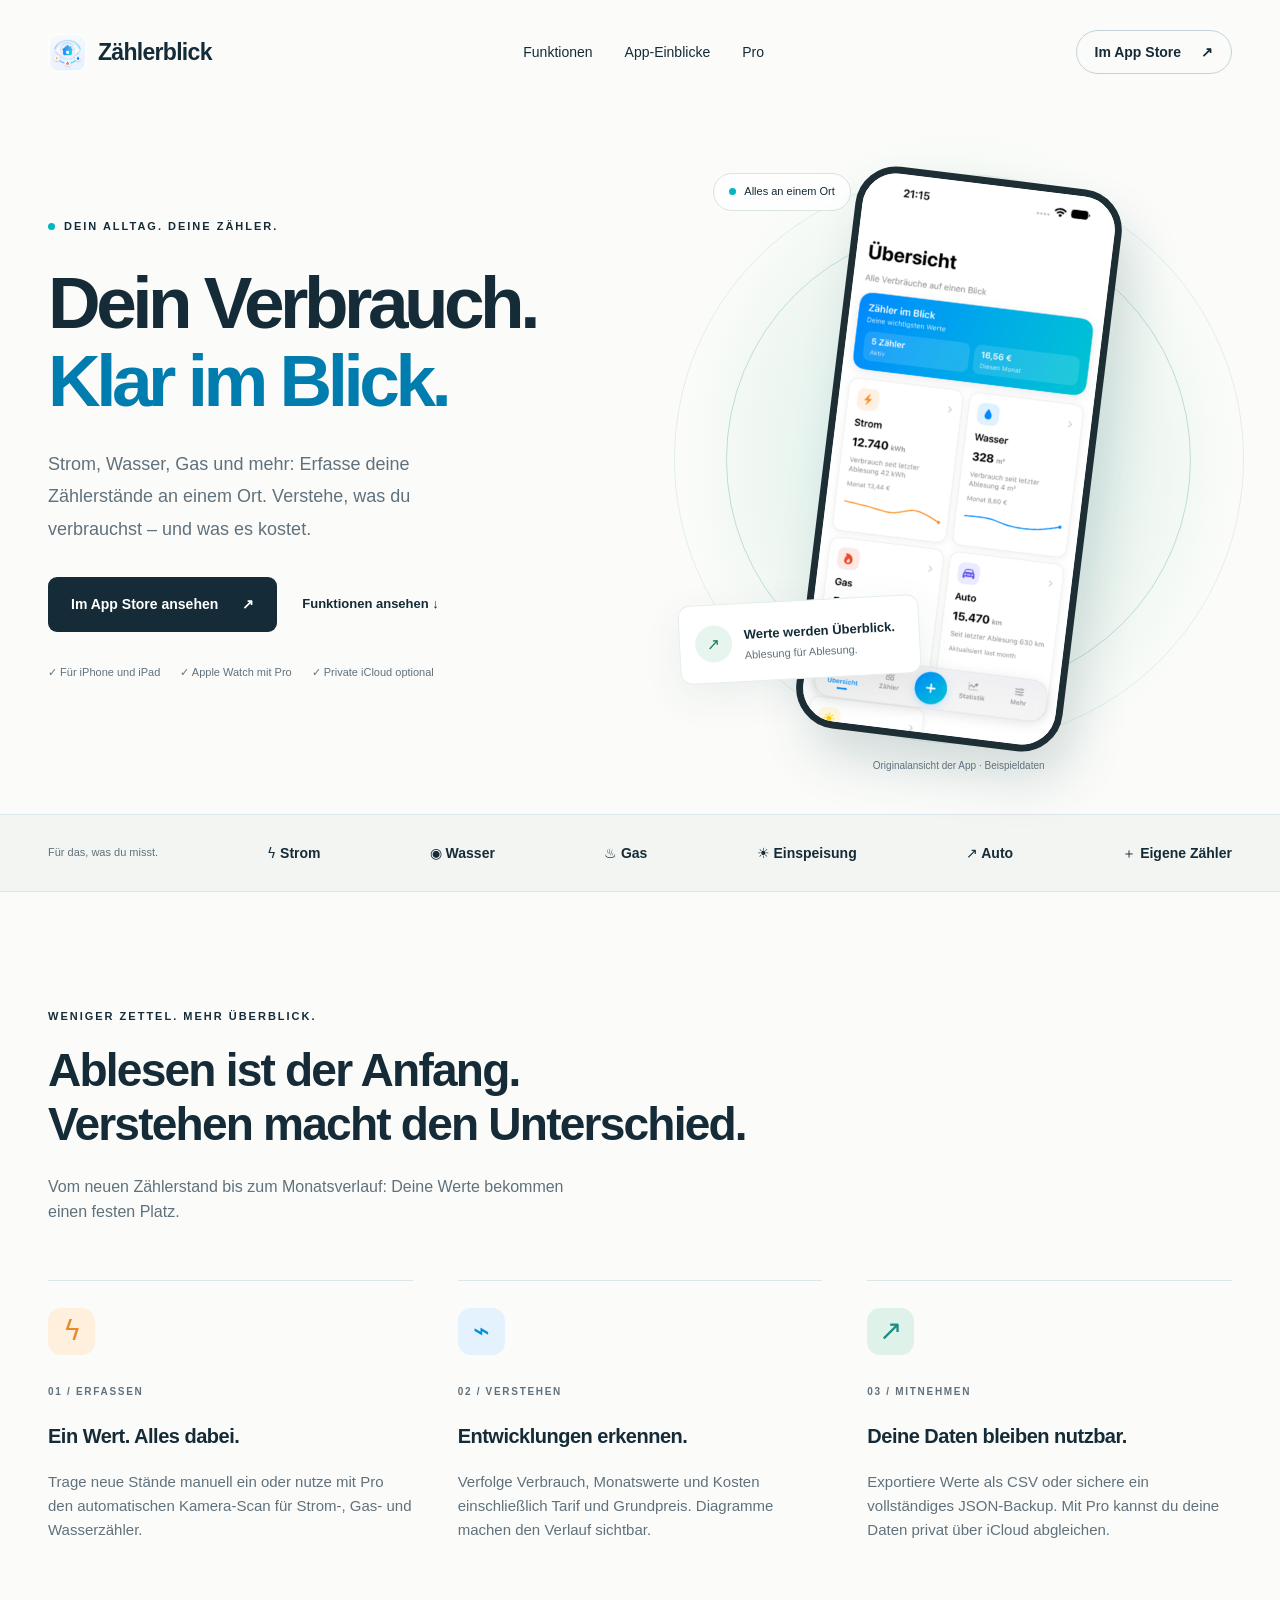
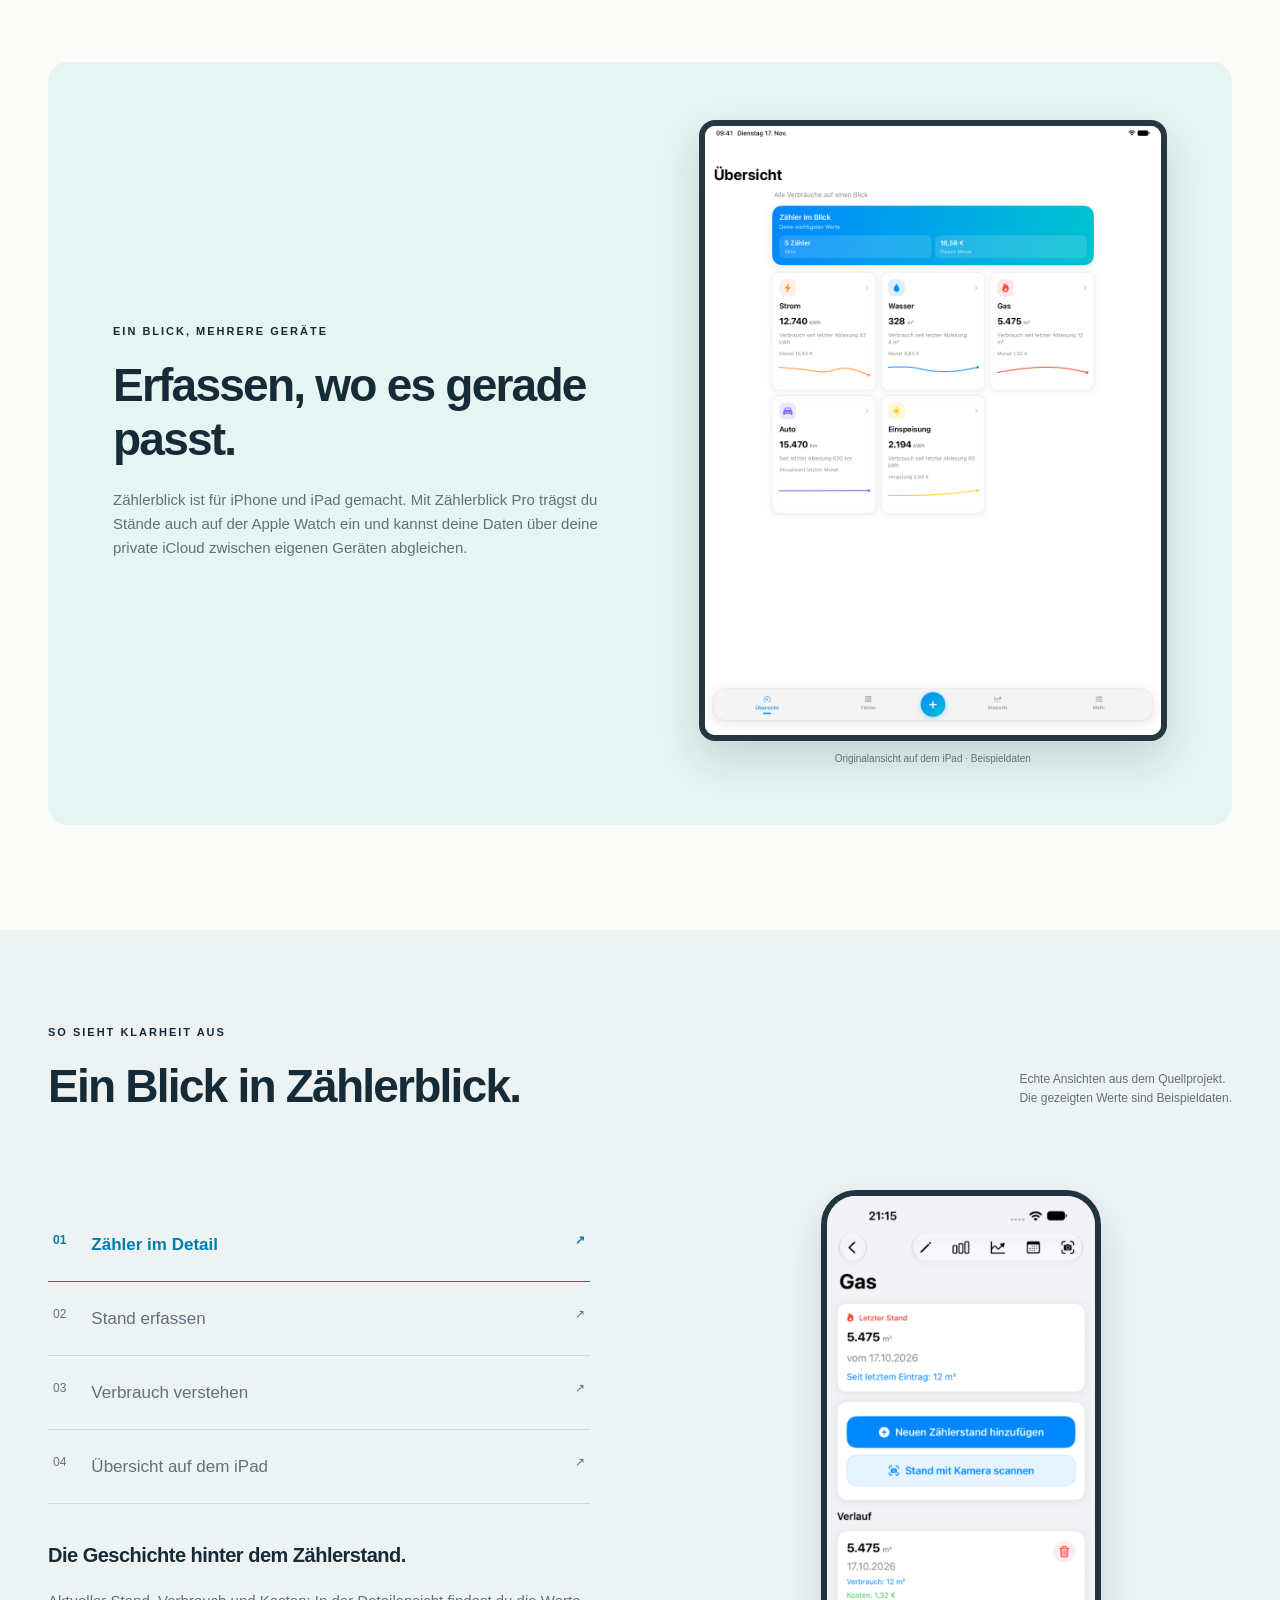
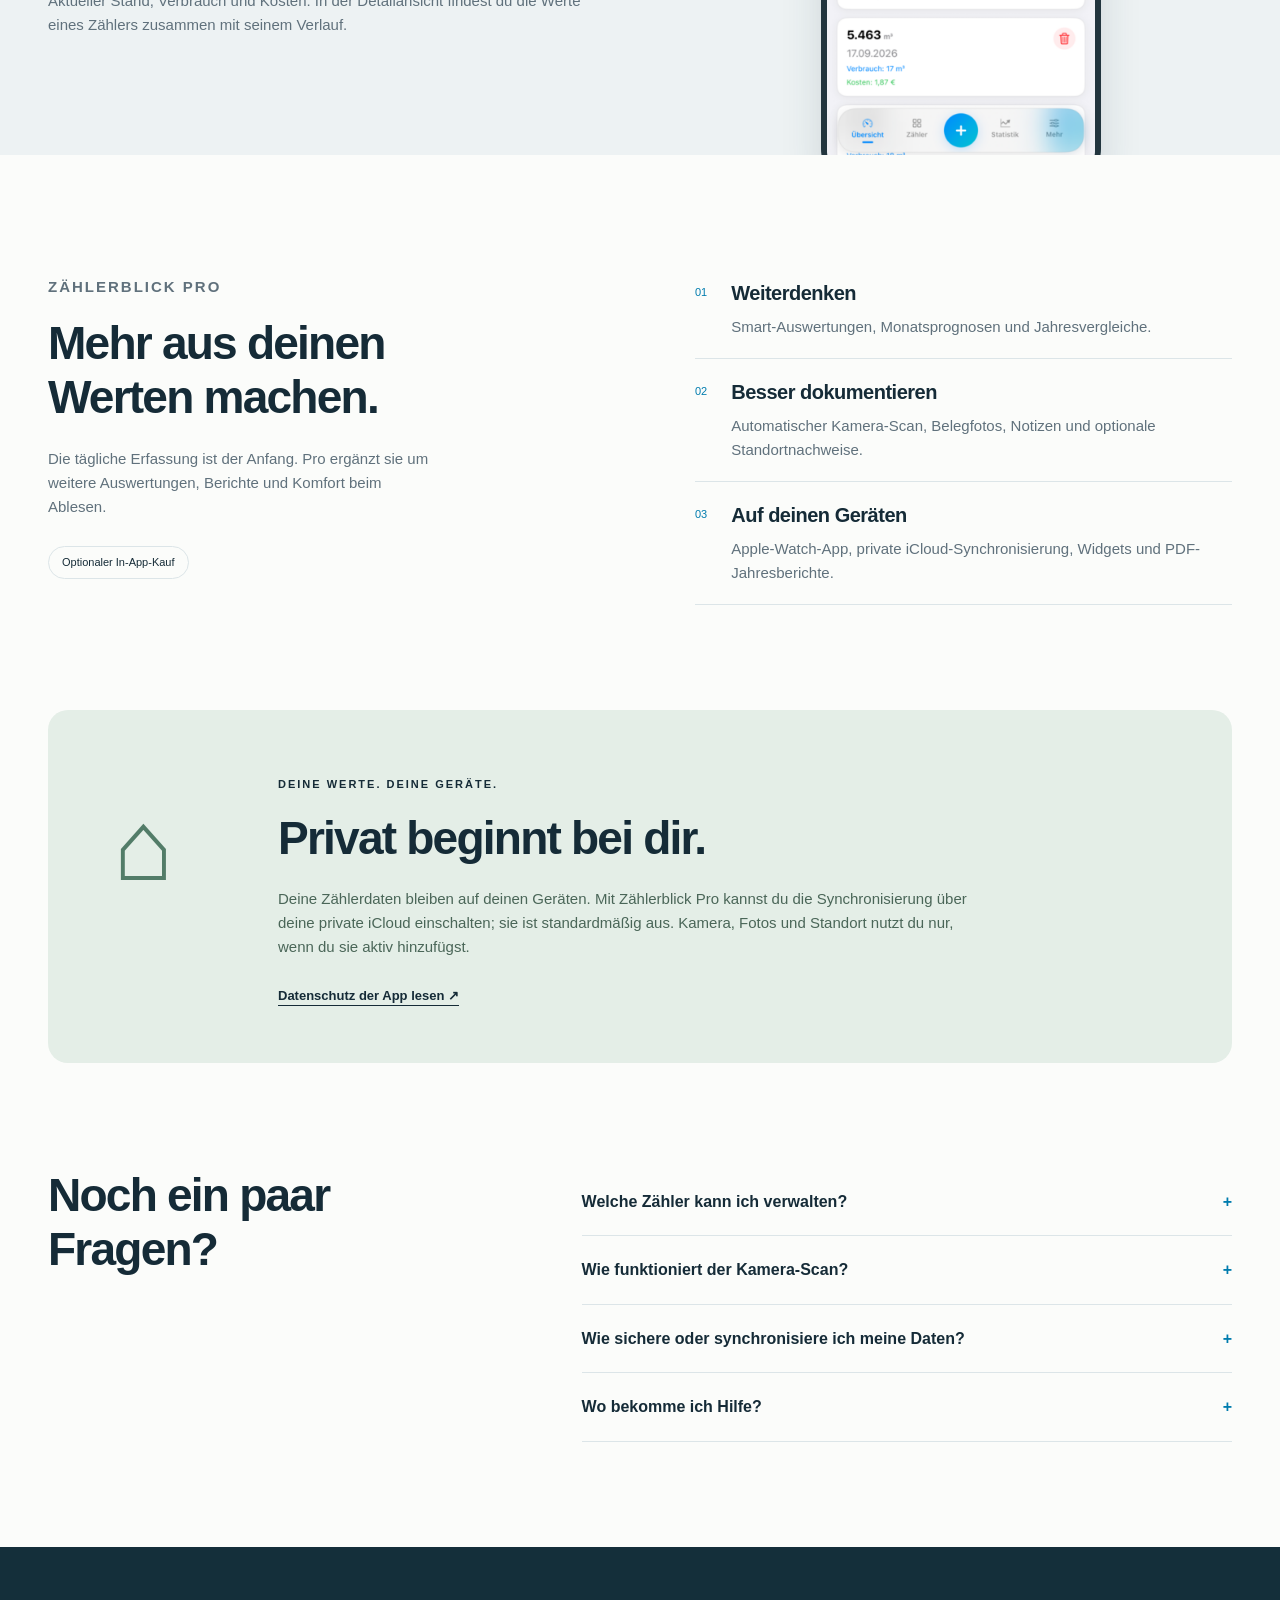
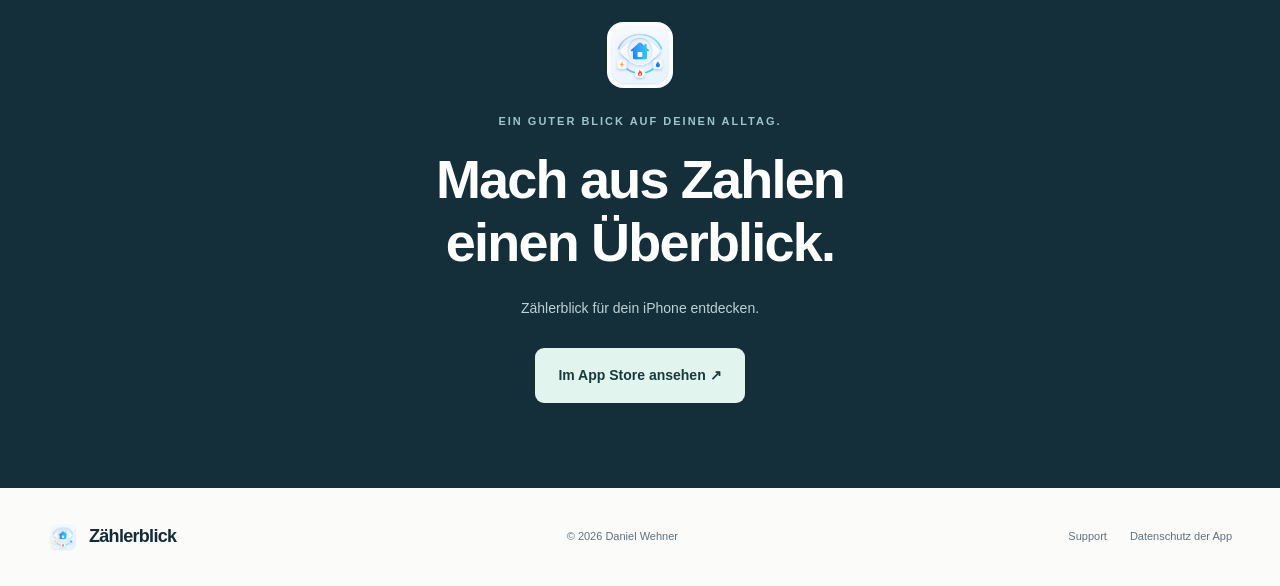
==== commit f68dabfd: "Update website for Zählerblick 1.1" ====
--- a/index.html
+++ b/index.html
@@ -1,11 +1,226 @@
-<!doctype html><html lang="de"><head><meta charset="utf-8"><meta name="viewport" content="width=device-width,initial-scale=1"><title>Zählerblick – Dein Verbrauch. Klar im Blick.</title><meta name="description" content="Zählerstände erfassen, Verbrauch verstehen und Kosten im Blick behalten. Entdecke Zählerblick für iPhone mit echten Einblicken in die App."><link rel="icon" href="assets/icon.png"><link rel="stylesheet" href="styles.css"><script src="script.js" defer></script></head><body>
-<a class="skip" href="#inhalt">Zum Inhalt</a><header class="header wrap"><a class="brand" href="#"><img src="assets/icon.png" alt="">Zählerblick</a><nav aria-label="Hauptnavigation"><a href="#funktionen">Funktionen</a><a href="#einblicke">App-Einblicke</a><a href="#pro">Pro</a></nav><a class="nav-cta" href="https://apps.apple.com/de/app/z%C3%A4hlerblick/id6796361270">Im App Store <span>↗</span></a></header>
-<main id="inhalt"><section class="hero wrap"><div class="hero-copy"><p class="eyebrow"><span class="dot"></span> DEIN ALLTAG. DEINE ZÄHLER.</p><h1>Dein Verbrauch.<br><span>Klar im Blick.</span></h1><p class="lead">Strom, Wasser, Gas und mehr: Erfasse deine Zählerstände an einem Ort. Verstehe, was du verbrauchst – und was es kostet.</p><div class="actions"><a class="button" href="https://apps.apple.com/de/app/z%C3%A4hlerblick/id6796361270">Im App Store ansehen <span>↗</span></a><a class="quiet" href="#funktionen">Funktionen ansehen ↓</a></div><div class="hero-notes"><span>✓ Für iPhone</span><span>✓ Lokal gespeichert</span><span>✓ Pro optional</span></div></div><div class="visual"><div class="orbit orbit-one"></div><div class="orbit orbit-two"></div><span class="visual-tag"><span class="dot"></span> Alles an einem Ort</span><div class="phone"><img src="assets/overview.png" alt="Original-Screenshot: Zählerblick Übersicht mit Strom, Wasser, Gas und Auto" fetchpriority="high"></div><div class="float-label"><span class="mini-icon">↗</span><div><strong>Werte werden Überblick.</strong><small>Ablesung für Ablesung.</small></div></div><span class="shot-note">Originalansicht der App · Beispieldaten</span></div></section>
-<section class="meter-band" aria-label="Unterstützte Zählertypen"><div class="wrap meter-types"><span>Für das, was du misst.</span><b>ϟ Strom</b><b>◉ Wasser</b><b>♨ Gas</b><b>☀ Einspeisung</b><b>↗ Auto</b><b>＋ Eigene Zähler</b></div></section>
-<section class="section wrap" id="funktionen"><div class="section-head"><p class="eyebrow">WENIGER ZETTEL. MEHR ÜBERBLICK.</p><h2>Ablesen ist der Anfang.<br>Verstehen macht den Unterschied.</h2><p>Vom neuen Zählerstand bis zum Monatsverlauf: Deine Werte bekommen einen festen Platz.</p></div><div class="features"><article><span class="feature-symbol orange">ϟ</span><span class="num">01 / ERFASSEN</span><h3>Ein Wert. Alles dabei.</h3><p>Lege deine Zähler mit passender Kategorie und Einheit an und trage neue Stände manuell ein.</p></article><article><span class="feature-symbol blue">⌁</span><span class="num">02 / VERSTEHEN</span><h3>Entwicklungen erkennen.</h3><p>Verfolge Verbrauch, Monatswerte und Kosten. Diagramme machen den Verlauf deiner Ablesungen sichtbar.</p></article><article><span class="feature-symbol teal">↗</span><span class="num">03 / MITNEHMEN</span><h3>Deine Daten bleiben nutzbar.</h3><p>Exportiere Werte als CSV oder sichere ein vollständiges JSON-Backup. Bestehende Daten kannst du importieren.</p></article></div></section>
-<section class="showcase" id="einblicke"><div class="wrap"><div class="showcase-heading"><div><p class="eyebrow">SO SIEHT KLARHEIT AUS</p><h2>Ein Blick in Zählerblick.</h2></div><p>Echte Ansichten aus dem Quellprojekt.<br>Die gezeigten Werte sind Beispieldaten.</p></div><div class="app-tour"><div class="tour-copy"><div class="tour-tabs" role="tablist" aria-label="App-Ansichten"><button role="tab" id="tab-detail" aria-controls="tour-panel" aria-selected="true" data-screen="detail">01 <span>Zähler im Detail</span> ↗</button><button role="tab" id="tab-entry" aria-controls="tour-panel" aria-selected="false" tabindex="-1" data-screen="entry">02 <span>Stand erfassen</span> ↗</button><button role="tab" id="tab-statistics" aria-controls="tour-panel" aria-selected="false" tabindex="-1" data-screen="statistics">03 <span>Verbrauch verstehen</span> ↗</button></div><div id="tour-panel" role="tabpanel" aria-labelledby="tab-detail" tabindex="0"><h3 id="tour-title">Die Geschichte hinter dem Zählerstand.</h3><p id="tour-description">Aktueller Stand, Verbrauch und Kosten: In der Detailansicht findest du die Werte eines Zählers zusammen mit seinem Verlauf.</p></div></div><div class="tour-image"><img id="tour-shot" src="assets/detail.png" alt="Original-Screenshot der Gaszähler-Detailansicht" loading="lazy"></div></div></div></section>
-<section class="section wrap pro" id="pro"><div><p class="eyebrow">ZÄHLERBLICK PRO</p><h2>Mehr aus deinen<br>Werten machen.</h2><p>Die tägliche Erfassung ist der Anfang. Pro ergänzt sie um weitere Auswertungen, Berichte und Komfort beim Ablesen.</p><span class="pill">Optionaler In-App-Kauf</span></div><div class="pro-list"><article><span>01</span><div><h3>Weiterdenken</h3><p>Smart-Auswertungen, Monatsprognosen und Jahresvergleiche.</p></div></article><article><span>02</span><div><h3>Besser dokumentieren</h3><p>Belegfotos, Notizen, OCR per Kamera und optionale Standortnachweise.</p></div></article><article><span>03</span><div><h3>Über den Bildschirm hinaus</h3><p>PDF-Jahresberichte zum Teilen oder Archivieren und Widgets für den Homescreen.</p></div></article></div></section>
-<section class="privacy wrap"><div class="privacy-mark">⌂</div><div><p class="eyebrow">DEINE WERTE. DEIN GERÄT.</p><h2>Privat beginnt bei dir.</h2><p>Deine Zählerdaten werden lokal auf dem Gerät gespeichert. Kamera, Fotos und Standort nutzt du nur, wenn du sie aktiv hinzufügst. iCloud-Synchronisierung ist im untersuchten Projekt derzeit deaktiviert.</p><a href="datenschutz.html" class="text-link">Datenschutz der App lesen ↗</a></div></section>
-<section class="section wrap faq"><h2>Noch ein paar<br>Fragen?</h2><div><details><summary>Welche Zähler kann ich verwalten?</summary><p>Strom, Wasser, Gas, Einspeisung, Fahrzeugstände und eigene Kategorien mit individueller Einheit.</p></details><details><summary>Erfasst die App meinen Verbrauch automatisch?</summary><p>Du erfasst Zählerstände selbst. Mit Pro steht zusätzlich eine Kamera-OCR zur Zahlenerkennung zur Verfügung. Erkannte Werte solltest du vor dem Speichern prüfen.</p></details><details><summary>Wie sichere ich meine Daten?</summary><p>Über den Export kannst du ein vollständiges JSON-Backup erstellen und später wieder importieren. CSV steht für die Weiterverarbeitung deiner Werte bereit.</p></details><details><summary>Wo bekomme ich Hilfe?</summary><p>Schreibe an <a href="mailto:hej@dee-wayner.com">hej@dee-wayner.com</a>. Weitere Hinweise findest du auf der <a href="support.html">Supportseite</a>.</p></details></div></section>
-<section class="closing" id="entdecken"><div class="wrap"><img src="assets/icon.png" alt="" loading="lazy"><p class="eyebrow">EIN GUTER BLICK AUF DEINEN ALLTAG.</p><h2>Mach aus Zahlen<br>einen Überblick.</h2><p>Zählerblick für dein iPhone entdecken.</p><a class="button" href="https://apps.apple.com/de/app/z%C3%A4hlerblick/id6796361270">Im App Store ansehen ↗</a></div></section></main>
-<footer class="wrap"><a class="brand" href="#"><img src="assets/icon.png" alt="">Zählerblick</a><span>© 2026 Daniel Wehner</span><div><a href="support.html">Support</a><a href="datenschutz.html">Datenschutz der App</a></div></footer></body></html>
+<!doctype html>
+<html lang="de">
+<head>
+<meta charset="utf-8">
+<meta name="viewport" content="width=device-width,initial-scale=1">
+<title>Zählerblick – Dein Verbrauch. Klar im Blick.</title>
+<meta name="description" content="Zählerstände erfassen, Verbrauch verstehen und Kosten im Blick behalten. Entdecke Zählerblick für iPhone mit echten Einblicken in die App.">
+<link rel="icon" href="assets/icon.png">
+<link rel="stylesheet" href="styles.css">
+<script src="script.js" defer>
+</script>
+</head>
+<body>
+<a class="skip" href="#inhalt">Zum Inhalt</a>
+<header class="header wrap">
+<a class="brand" href="#">
+<img src="assets/icon.png" alt="">Zählerblick</a>
+<nav aria-label="Hauptnavigation">
+<a href="#funktionen">Funktionen</a>
+<a href="#einblicke">App-Einblicke</a>
+<a href="#pro">Pro</a>
+</nav>
+<a class="nav-cta" href="https://apps.apple.com/de/app/z%C3%A4hlerblick/id6796361270">Im App Store <span>↗</span>
+</a>
+</header>
+<main id="inhalt">
+<section class="hero wrap">
+<div class="hero-copy">
+<p class="eyebrow">
+<span class="dot">
+</span> DEIN ALLTAG. DEINE ZÄHLER.</p>
+<h1>Dein Verbrauch.<br>
+<span>Klar im Blick.</span>
+</h1>
+<p class="lead">Strom, Wasser, Gas und mehr: Erfasse deine Zählerstände an einem Ort. Verstehe, was du verbrauchst – und was es kostet.</p>
+<div class="actions">
+<a class="button" href="https://apps.apple.com/de/app/z%C3%A4hlerblick/id6796361270">Im App Store ansehen <span>↗</span>
+</a>
+<a class="quiet" href="#funktionen">Funktionen ansehen ↓</a>
+</div>
+<div class="hero-notes">
+<span>✓ Für iPhone und iPad</span>
+<span>✓ Apple Watch mit Pro</span>
+<span>✓ Private iCloud optional</span>
+</div>
+</div>
+<div class="visual">
+<div class="orbit orbit-one">
+</div>
+<div class="orbit orbit-two">
+</div>
+<span class="visual-tag">
+<span class="dot">
+</span> Alles an einem Ort</span>
+<div class="phone">
+<img src="assets/overview.png" alt="Original-Screenshot: Zählerblick Übersicht mit Strom, Wasser, Gas und Auto" fetchpriority="high">
+</div>
+<div class="float-label">
+<span class="mini-icon">↗</span>
+<div>
+<strong>Werte werden Überblick.</strong>
+<small>Ablesung für Ablesung.</small>
+</div>
+</div>
+<span class="shot-note">Originalansicht der App · Beispieldaten</span>
+</div>
+</section>
+<section class="meter-band" aria-label="Unterstützte Zählertypen">
+<div class="wrap meter-types">
+<span>Für das, was du misst.</span>
+<b>ϟ Strom</b>
+<b>◉ Wasser</b>
+<b>♨ Gas</b>
+<b>☀ Einspeisung</b>
+<b>↗ Auto</b>
+<b>＋ Eigene Zähler</b>
+</div>
+</section>
+<section class="section wrap" id="funktionen">
+<div class="section-head">
+<p class="eyebrow">WENIGER ZETTEL. MEHR ÜBERBLICK.</p>
+<h2>Ablesen ist der Anfang.<br>Verstehen macht den Unterschied.</h2>
+<p>Vom neuen Zählerstand bis zum Monatsverlauf: Deine Werte bekommen einen festen Platz.</p>
+</div>
+<div class="features">
+<article>
+<span class="feature-symbol orange">ϟ</span>
+<span class="num">01 / ERFASSEN</span>
+<h3>Ein Wert. Alles dabei.</h3>
+<p>Trage neue Stände manuell ein oder nutze mit Pro den automatischen Kamera-Scan für Strom-, Gas- und Wasserzähler.</p>
+</article>
+<article>
+<span class="feature-symbol blue">⌁</span>
+<span class="num">02 / VERSTEHEN</span>
+<h3>Entwicklungen erkennen.</h3>
+<p>Verfolge Verbrauch, Monatswerte und Kosten einschließlich Tarif und Grundpreis. Diagramme machen den Verlauf sichtbar.</p>
+</article>
+<article>
+<span class="feature-symbol teal">↗</span>
+<span class="num">03 / MITNEHMEN</span>
+<h3>Deine Daten bleiben nutzbar.</h3>
+<p>Exportiere Werte als CSV oder sichere ein vollständiges JSON-Backup. Mit Pro kannst du deine Daten privat über iCloud abgleichen.</p>
+</article>
+</div>
+</section>
+<section class="platforms wrap" aria-label="Zählerblick auf deinen Geräten">
+<div>
+<p class="eyebrow">EIN BLICK, MEHRERE GERÄTE</p>
+<h2>Erfassen, wo es gerade passt.</h2>
+<p>Zählerblick ist für iPhone und iPad gemacht. Mit Zählerblick Pro trägst du Stände auch auf der Apple Watch ein und kannst deine Daten über deine private iCloud zwischen eigenen Geräten abgleichen.</p>
+</div>
+<figure>
+<img src="assets/ipad-overview.png" alt="Original-Screenshot von Zählerblick auf dem iPad mit Zählerübersicht" loading="lazy">
+<figcaption>Originalansicht auf dem iPad · Beispieldaten</figcaption>
+</figure>
+</section>
+<section class="showcase" id="einblicke">
+<div class="wrap">
+<div class="showcase-heading">
+<div>
+<p class="eyebrow">SO SIEHT KLARHEIT AUS</p>
+<h2>Ein Blick in Zählerblick.</h2>
+</div>
+<p>Echte Ansichten aus dem Quellprojekt.<br>Die gezeigten Werte sind Beispieldaten.</p>
+</div>
+<div class="app-tour">
+<div class="tour-copy">
+<div class="tour-tabs" role="tablist" aria-label="App-Ansichten">
+<button role="tab" id="tab-detail" aria-controls="tour-panel" aria-selected="true" data-screen="detail">01 <span>Zähler im Detail</span> ↗</button>
+<button role="tab" id="tab-entry" aria-controls="tour-panel" aria-selected="false" tabindex="-1" data-screen="entry">02 <span>Stand erfassen</span> ↗</button>
+<button role="tab" id="tab-statistics" aria-controls="tour-panel" aria-selected="false" tabindex="-1" data-screen="statistics">03 <span>Verbrauch verstehen</span> ↗</button>
+<button role="tab" id="tab-ipad" aria-controls="tour-panel" aria-selected="false" tabindex="-1" data-screen="ipad">04 <span>Übersicht auf dem iPad</span> ↗</button>
+</div>
+<div id="tour-panel" role="tabpanel" aria-labelledby="tab-detail" tabindex="0">
+<h3 id="tour-title">Die Geschichte hinter dem Zählerstand.</h3>
+<p id="tour-description">Aktueller Stand, Verbrauch und Kosten: In der Detailansicht findest du die Werte eines Zählers zusammen mit seinem Verlauf.</p>
+</div>
+</div>
+<div class="tour-image">
+<img id="tour-shot" src="assets/detail.png" alt="Original-Screenshot der Gaszähler-Detailansicht" loading="lazy">
+</div>
+</div>
+</div>
+</section>
+<section class="section wrap pro" id="pro">
+<div>
+<p class="eyebrow">ZÄHLERBLICK PRO</p>
+<h2>Mehr aus deinen<br>Werten machen.</h2>
+<p>Die tägliche Erfassung ist der Anfang. Pro ergänzt sie um weitere Auswertungen, Berichte und Komfort beim Ablesen.</p>
+<span class="pill">Optionaler In-App-Kauf</span>
+</div>
+<div class="pro-list">
+<article>
+<span>01</span>
+<div>
+<h3>Weiterdenken</h3>
+<p>Smart-Auswertungen, Monatsprognosen und Jahresvergleiche.</p>
+</div>
+</article>
+<article>
+<span>02</span>
+<div>
+<h3>Besser dokumentieren</h3>
+<p>Automatischer Kamera-Scan, Belegfotos, Notizen und optionale Standortnachweise.</p>
+</div>
+</article>
+<article>
+<span>03</span>
+<div>
+<h3>Auf deinen Geräten</h3>
+<p>Apple-Watch-App, private iCloud-Synchronisierung, Widgets und PDF-Jahresberichte.</p>
+</div>
+</article>
+</div>
+</section>
+<section class="privacy wrap">
+<div class="privacy-mark">⌂</div>
+<div>
+<p class="eyebrow">DEINE WERTE. DEINE GERÄTE.</p>
+<h2>Privat beginnt bei dir.</h2>
+<p>Deine Zählerdaten bleiben auf deinen Geräten. Mit Zählerblick Pro kannst du die Synchronisierung über deine private iCloud einschalten; sie ist standardmäßig aus. Kamera, Fotos und Standort nutzt du nur, wenn du sie aktiv hinzufügst.</p>
+<a href="datenschutz.html" class="text-link">Datenschutz der App lesen ↗</a>
+</div>
+</section>
+<section class="section wrap faq">
+<h2>Noch ein paar<br>Fragen?</h2>
+<div>
+<details>
+<summary>Welche Zähler kann ich verwalten?</summary>
+<p>Strom, Wasser, Gas, Einspeisung, Fahrzeugstände und eigene Kategorien mit individueller Einheit.</p>
+</details>
+<details>
+<summary>Wie funktioniert der Kamera-Scan?</summary>
+<p>Mit Pro hältst du den Zähler in den Rahmen. Bei Strom-, Gas- und Wasserzählern nimmt die App das Bild automatisch auf und legt den erkannten Stand zur Bestätigung vor. Du kannst den Wert vor dem Speichern prüfen und ändern.</p>
+</details>
+<details>
+<summary>Wie sichere oder synchronisiere ich meine Daten?</summary>
+<p>Über den Export kannst du ein vollständiges JSON-Backup erstellen und später wieder importieren. CSV steht für die Weiterverarbeitung deiner Werte bereit. Mit Pro kannst du die Synchronisierung über deine private iCloud aktivieren.</p>
+</details>
+<details>
+<summary>Wo bekomme ich Hilfe?</summary>
+<p>Schreibe an <a href="mailto:hej@dee-wayner.com">hej@dee-wayner.com</a>. Weitere Hinweise findest du auf der <a href="support.html">Supportseite</a>.</p>
+</details>
+</div>
+</section>
+<section class="closing" id="entdecken">
+<div class="wrap">
+<img src="assets/icon.png" alt="" loading="lazy">
+<p class="eyebrow">EIN GUTER BLICK AUF DEINEN ALLTAG.</p>
+<h2>Mach aus Zahlen<br>einen Überblick.</h2>
+<p>Zählerblick für dein iPhone entdecken.</p>
+<a class="button" href="https://apps.apple.com/de/app/z%C3%A4hlerblick/id6796361270">Im App Store ansehen ↗</a>
+</div>
+</section>
+</main>
+<footer class="wrap">
+<a class="brand" href="#">
+<img src="assets/icon.png" alt="">Zählerblick</a>
+<span>© 2026 Daniel Wehner</span>
+<div>
+<a href="support.html">Support</a>
+<a href="datenschutz.html">Datenschutz der App</a>
+</div>
+</footer>
+</body>
+</html>
--- a/styles.css
+++ b/styles.css
@@ -5,3 +5,9 @@
 
 .legal .inline-shot{max-width:260px;border-radius:20px;margin:30px 0}.legal .page-title{font-size:42px;line-height:1.2}
 body{overflow-x:clip}
+
+/* Support and privacy pages */
+.help-page{padding:60px 0 80px}.help-intro{max-width:840px;padding:10px 0 55px}.help-intro h1{font-size:clamp(43px,5.5vw,70px);letter-spacing:-3px;margin:25px 0}.help-intro .lead{max-width:650px}.help-layout{display:grid;grid-template-columns:330px 1fr;gap:90px;align-items:start}.contact-box{background:#e4eee7;border-radius:18px;padding:30px}.contact-box h2{font-size:27px;letter-spacing:-1px}.contact-box p{font-size:14px;color:#4a6658}.contact-box .small{font-size:12px;margin-top:25px}.help-questions h2{font-size:34px}.help-questions details p{max-width:none}.help-questions details a,.privacy-document a{text-decoration:underline;text-underline-offset:3px}.help-bottom{margin-top:75px;border-top:1px solid var(--line);padding-top:35px;display:flex;align-items:center;justify-content:space-between;gap:25px}.help-bottom h2{font-size:29px}.privacy-links{display:flex;gap:12px;margin-top:25px}.privacy-links a{border:1px solid var(--line);border-radius:24px;padding:8px 20px;font-size:13px}.privacy-links a:hover{background:#e4eee7}.privacy-document{max-width:800px}.privacy-document section{padding:30px 0;border-top:1px solid var(--line);scroll-margin-top:25px}.privacy-document h2{font-size:32px}.privacy-document h3{font-size:20px;margin-top:32px}.privacy-document p{color:var(--muted);font-size:15px;line-height:1.85}.header [aria-current=page]{color:var(--blue);text-decoration:underline;text-underline-offset:7px}@media(max-width:800px){.help-layout{grid-template-columns:1fr;gap:40px}.contact-box{max-width:none}.help-intro{padding-bottom:35px}.help-page{padding-top:30px}.help-bottom{display:block}.help-intro h1{letter-spacing:-2px}.privacy-document h2{font-size:28px}}
+
+/* Version 1.1: iPad presentation */
+.platforms{margin:0 auto 105px;background:#e6f4f2;border-radius:20px;padding:58px 65px;display:grid;grid-template-columns:1fr .9fr;align-items:center;gap:65px;overflow:hidden}.platforms p:not(.eyebrow){max-width:510px;color:var(--muted);font-size:15px}.platforms figure{margin:0}.platforms img{width:100%;border:6px solid #253741;border-radius:16px;box-shadow:0 18px 42px #183b3f2b}.platforms figcaption{text-align:center;font-size:10px;color:var(--muted);margin-top:10px}.tour-image img.tablet-shot{width:480px;border-radius:20px}@media(max-width:1000px){.platforms{padding:42px;gap:35px}}@media(max-width:700px){.platforms{grid-template-columns:1fr;padding:30px;margin-bottom:70px}.platforms h2{font-size:32px}.tour-image img.tablet-shot{width:100%;margin-top:65px}}
